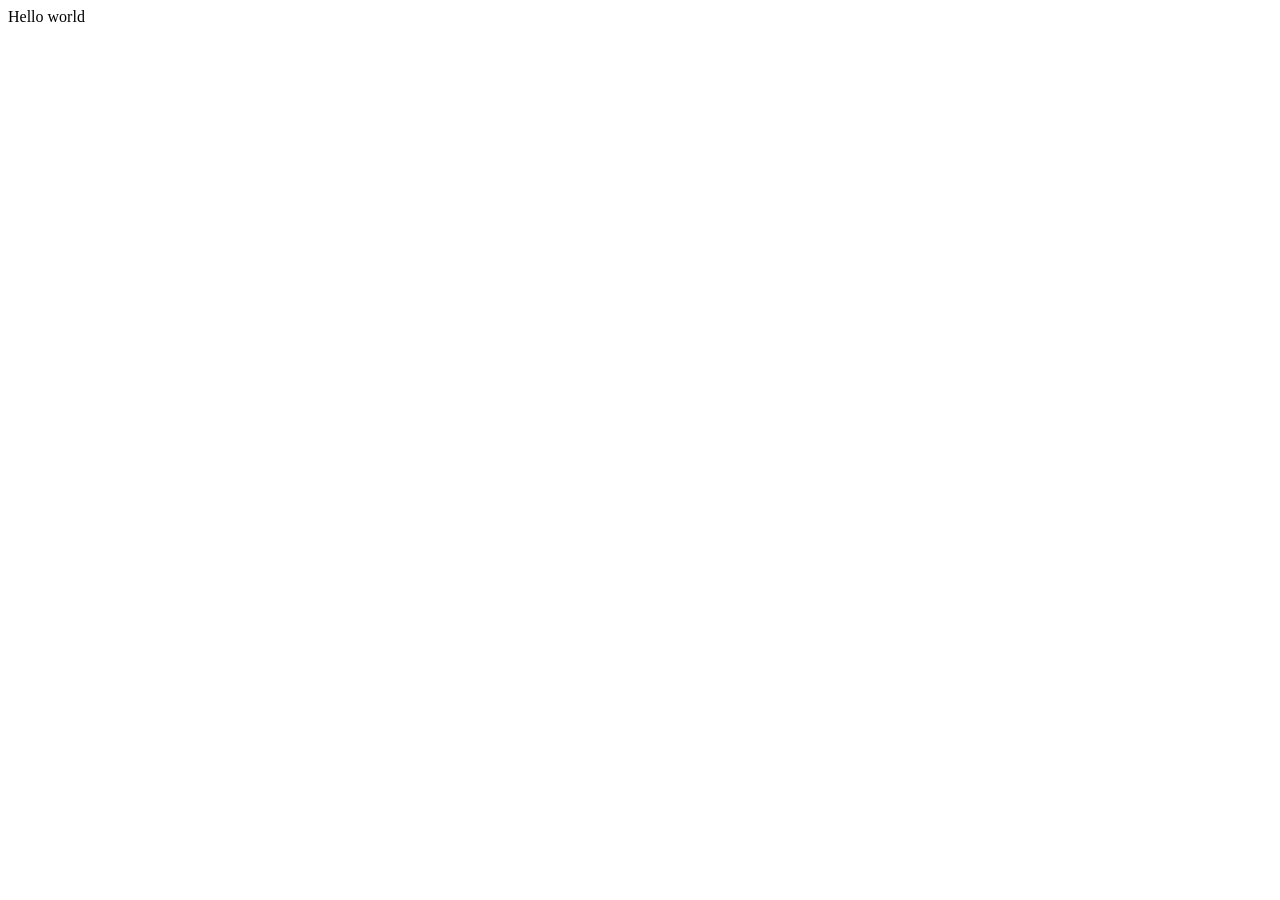
==== index.html @ 5b427347 "first commit" ====
<!DOCTYPE html>
<html lang="en">
<head>
    <meta charset="UTF-8">
    <meta name="viewport" content="width=device-width, initial-scale=1.0">
    <title>Document</title>
</head>
<body>
    Hello world
</body>
</html>
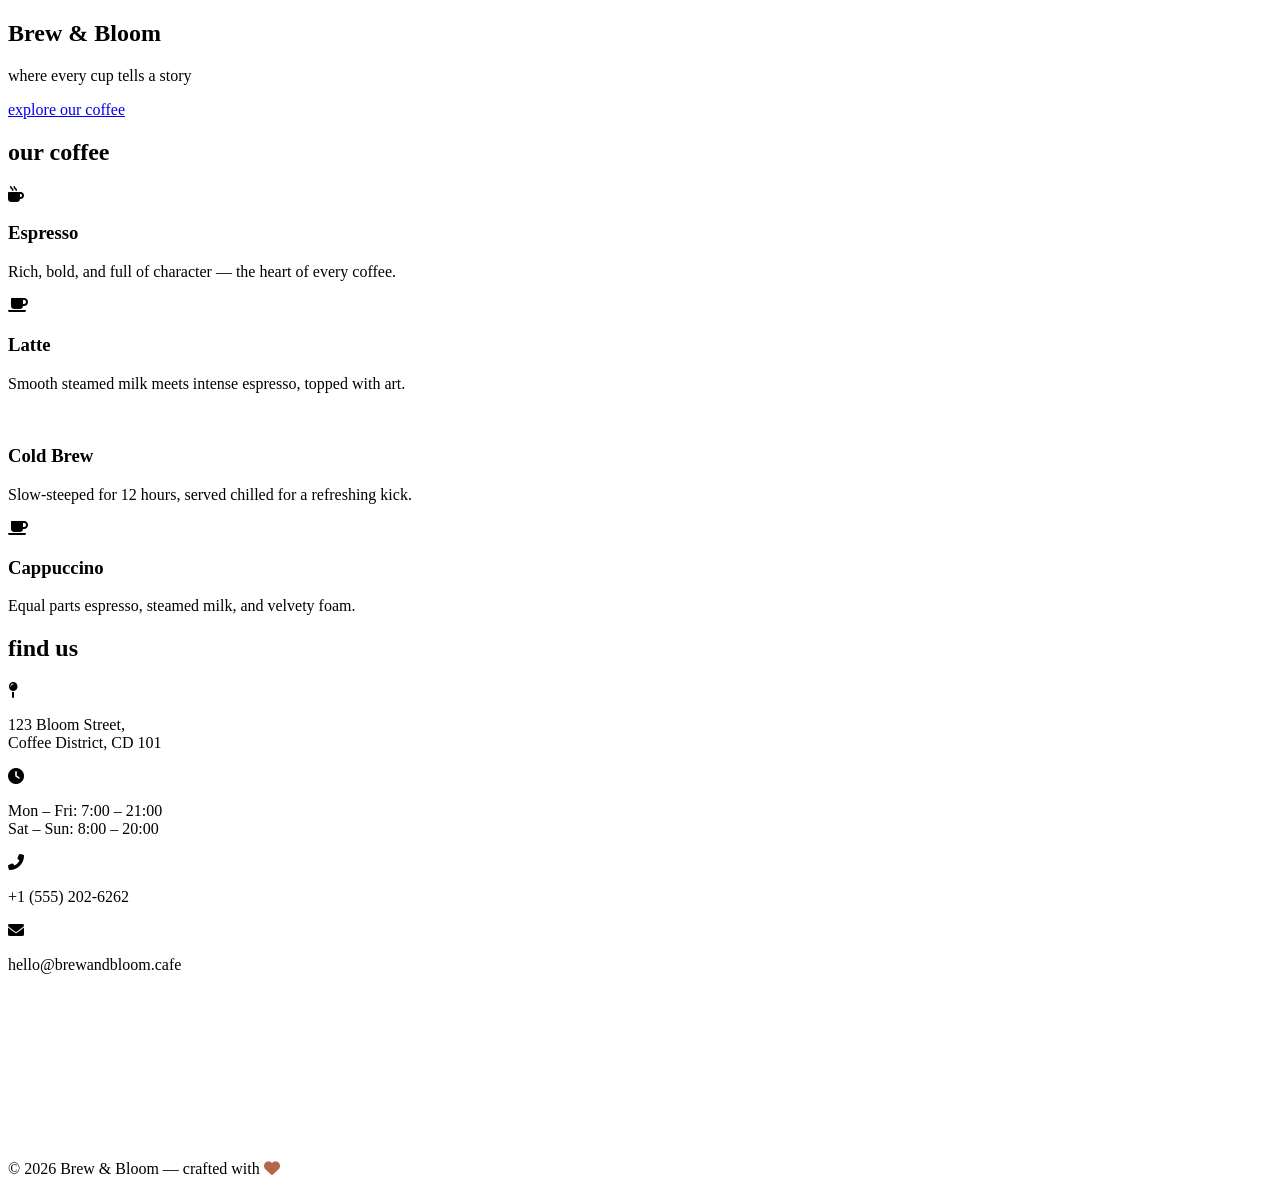
==== commit 1d004858: "structur of home page" ====
--- a/index.html
+++ b/index.html
@@ -1,11 +1,103 @@
 <!DOCTYPE html>
 <html lang="en">
+
 <head>
-    <meta charset="UTF-8">
-    <meta name="viewport" content="width=device-width, initial-scale=1.0">
-    <title>Document</title>
+    <meta charset="UTF-8" />
+    <meta name="viewport" content="width=device-width, initial-scale=1.0" />
+    <title>Cafe · Homepage</title>
+    <!-- separate CSS file: style.css -->
+    <link rel="stylesheet" href="style.css" />
+    <!-- Font Awesome for icons (optional but nice) -->
+    <link rel="stylesheet" href="https://cdnjs.cloudflare.com/ajax/libs/font-awesome/6.0.0-beta3/css/all.min.css" />
 </head>
+
 <body>
-    Hello world
+
+    <!-- ========== HERO SECTION ========== -->
+    <section class="hero" id="home">
+        <div class="hero-overlay"></div>
+        <div class="hero-content">
+            <h1>Brew & Bloom</h1>
+            <p>where every cup tells a story</p>
+            <a href="#categories" class="btn-hero">explore our coffee</a>
+        </div>
+    </section>
+
+    <!-- ========== COFFEE CATEGORIES ========== -->
+    <section class="categories" id="categories">
+        <div class="container">
+            <h2 class="section-title">our <span>coffee</span></h2>
+            <div class="category-grid">
+                <!-- card 1 -->
+                <div class="category-card">
+                    <div class="card-icon"><i class="fas fa-mug-hot"></i></div>
+                    <h3>Espresso</h3>
+                    <p>Rich, bold, and full of character — the heart of every coffee.</p>
+                </div>
+                <!-- card 2 -->
+                <div class="category-card">
+                    <div class="card-icon"><i class="fas fa-coffee"></i></div>
+                    <h3>Latte</h3>
+                    <p>Smooth steamed milk meets intense espresso, topped with art.</p>
+                </div>
+                <!-- card 3 -->
+                <div class="category-card">
+                    <div class="card-icon"><i class="fas fa-cup-togo"></i></div>
+                    <h3>Cold Brew</h3>
+                    <p>Slow-steeped for 12 hours, served chilled for a refreshing kick.</p>
+                </div>
+                <!-- card 4 -->
+                <div class="category-card">
+                    <div class="card-icon"><i class="fas fa-mug-saucer"></i></div>
+                    <h3>Cappuccino</h3>
+                    <p>Equal parts espresso, steamed milk, and velvety foam.</p>
+                </div>
+            </div>
+        </div>
+    </section>
+
+    <!-- ========== LOCATION SECTION ========== -->
+    <section class="location" id="location">
+        <div class="container">
+            <h2 class="section-title">find <span>us</span></h2>
+            <div class="location-wrapper">
+                <div class="location-info">
+                    <div class="info-item">
+                        <i class="fas fa-map-pin"></i>
+                        <p>123 Bloom Street,<br />Coffee District, CD 101</p>
+                    </div>
+                    <div class="info-item">
+                        <i class="fas fa-clock"></i>
+                        <p>Mon – Fri: 7:00 – 21:00<br />Sat – Sun: 8:00 – 20:00</p>
+                    </div>
+                    <div class="info-item">
+                        <i class="fas fa-phone-alt"></i>
+                        <p>+1 (555) 202-6262</p>
+                    </div>
+                    <div class="info-item">
+                        <i class="fas fa-envelope"></i>
+                        <p>hello@brewandbloom.cafe</p>
+                    </div>
+                </div>
+                <div class="location-map">
+                    <!-- embedded map (static) -->
+                    <iframe
+                        src="https://www.google.com/maps/embed?pb=!1m18!1m12!1m3!1d3153.019905218468!2d-122.419418684682!3d37.77492977975969!2m3!1f0!2f0!3f0!3m2!1i1024!2i768!4f13.1!3m3!1m2!1s0x8085808c4db5d7d5%3A0x7e4b4efb6d8c6b6f!2sCafe%20Central!5e0!3m2!1sen!2sus!4v1644262345678!5m2!1sen!2sus"
+                        width="100%" height="100%" style="border:0; border-radius: 16px;" allowfullscreen=""
+                        loading="lazy" referrerpolicy="no-referrer-when-downgrade">
+                    </iframe>
+                </div>
+            </div>
+        </div>
+    </section>
+
+    <!-- ========== FOOTER (extra) ========== -->
+    <footer>
+        <p>© 2026 Brew & Bloom — crafted with <i class="fas fa-heart" style="color: #b5654a;"></i></p>
+    </footer>
+
+    <!-- separate JavaScript file: script.js -->
+    <script src="script.js"></script>
 </body>
+
 </html>
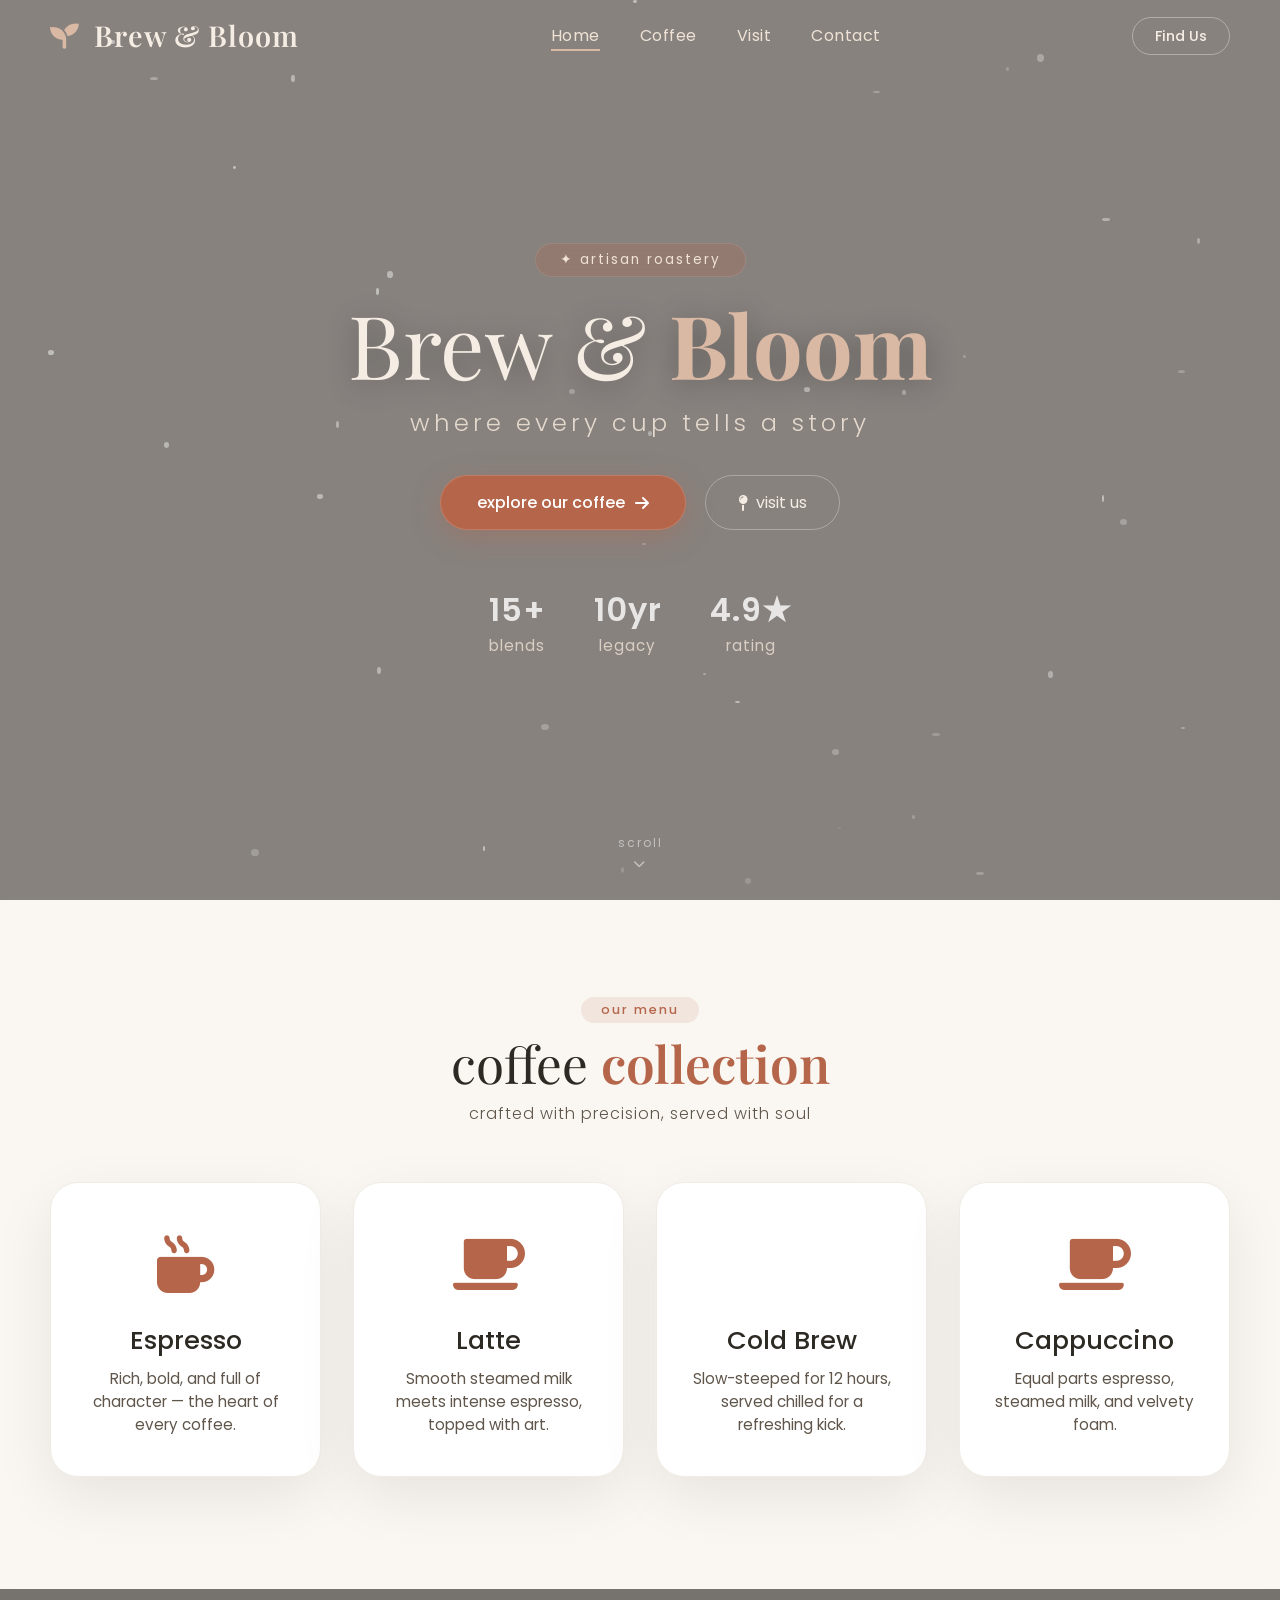
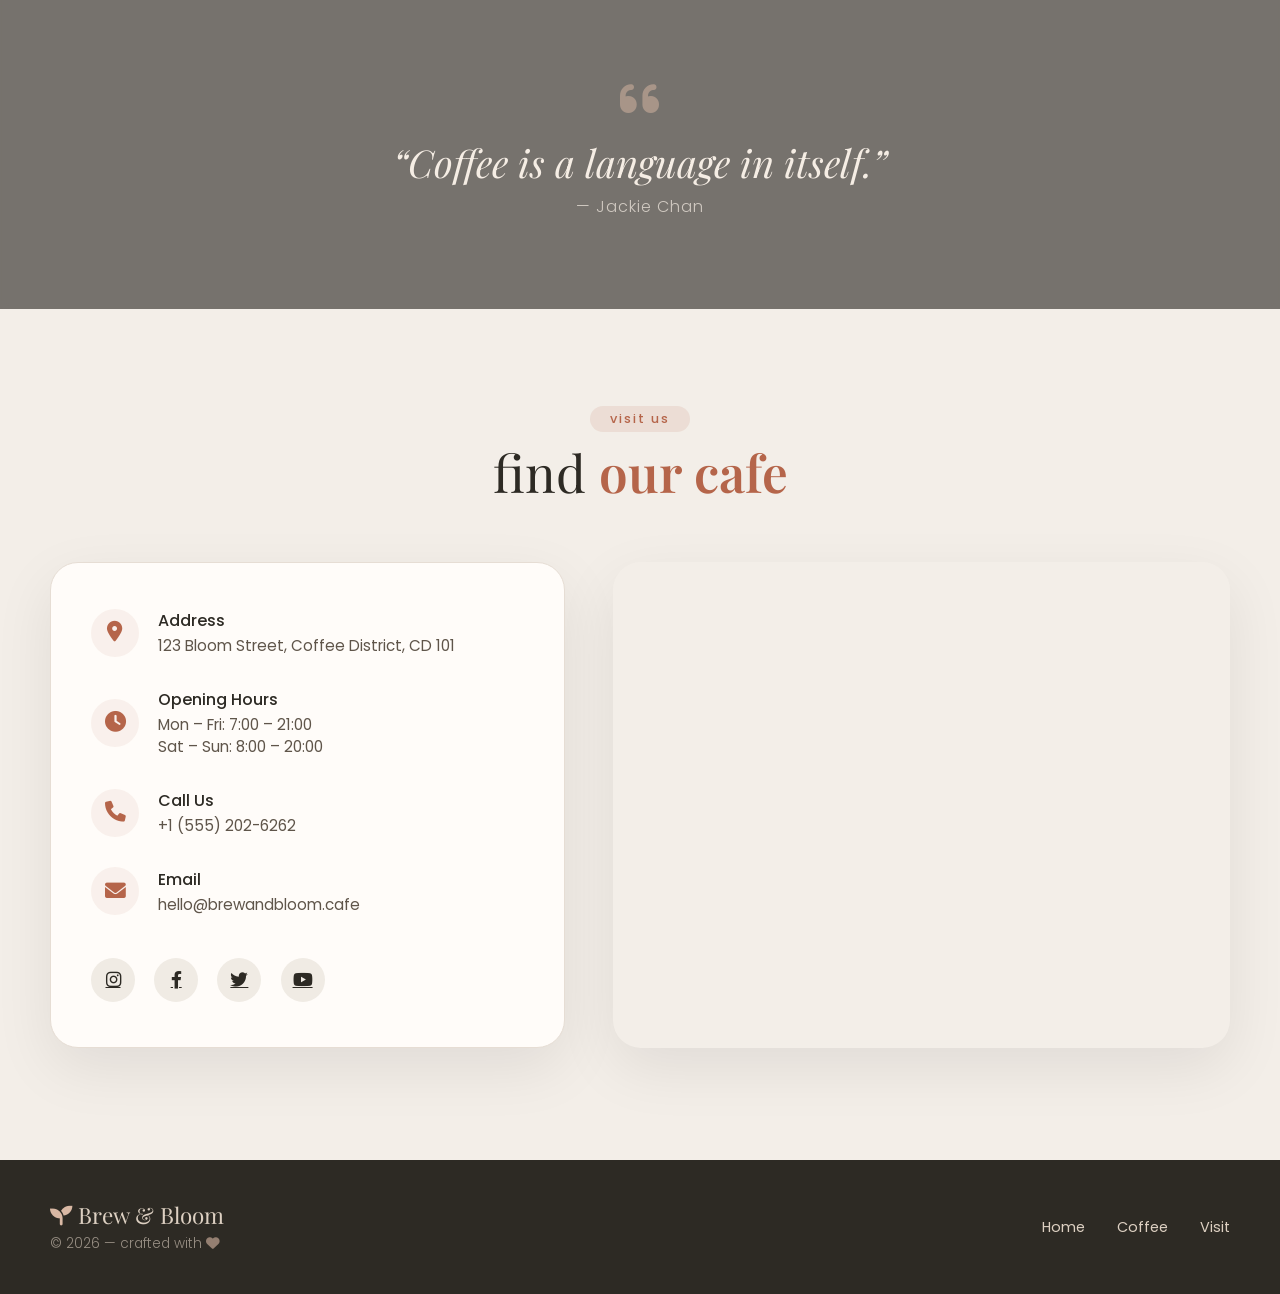
==== commit 8a6aafda: "changes by Vi" ====
--- a/index.html
+++ b/index.html
@@ -4,99 +4,164 @@
 <head>
     <meta charset="UTF-8" />
     <meta name="viewport" content="width=device-width, initial-scale=1.0" />
-    <title>Cafe · Homepage</title>
-    <!-- separate CSS file: style.css -->
+    <title>Brew & Bloom · Artisan Cafe</title>
+    <!-- Font Awesome -->
+    <link rel="stylesheet" href="https://cdnjs.cloudflare.com/ajax/libs/font-awesome/6.0.0-beta3/css/all.min.css" />
+    <!-- Google Fonts (Poppins + Playfair Display) -->
+    <link
+        href="https://fonts.googleapis.com/css2?family=Playfair+Display:ital,wght@0,400;0,600;1,400&family=Poppins:wght@300;400;500;600&display=swap"
+        rel="stylesheet" />
     <link rel="stylesheet" href="style.css" />
-    <!-- Font Awesome for icons (optional but nice) -->
-    <link rel="stylesheet" href="https://cdnjs.cloudflare.com/ajax/libs/font-awesome/6.0.0-beta3/css/all.min.css" />
 </head>
 
 <body>
 
-    <!-- ========== HERO SECTION ========== -->
+    <!-- PRELOADER -->
+    <div id="preloader">
+        <div class="loader-cup"><i class="fas fa-mug-hot"></i></div>
+        <p>brewing warmth...</p>
+    </div>
+
+    <!-- NAVIGATION (sticky + glass) -->
+    <nav class="navbar" id="navbar">
+        <div class="nav-container">
+            <div class="logo">
+                <i class="fas fa-seedling"></i> Brew & Bloom
+            </div>
+            <ul class="nav-links" id="navLinks">
+                <li><a href="#home" class="active">Home</a></li>
+                <li><a href="#categories">Coffee</a></li>
+                <li><a href="#location">Visit</a></li>
+                <li><a href="#contact">Contact</a></li>
+            </ul>
+            <div class="nav-cta">
+                <a href="#location" class="btn-outline">Find Us</a>
+            </div>
+            <div class="hamburger" id="hamburger">
+                <span></span><span></span><span></span>
+            </div>
+        </div>
+    </nav>
+
+    <!-- ===== HERO ===== -->
     <section class="hero" id="home">
         <div class="hero-overlay"></div>
+        <div class="hero-particles" id="particles"></div>
         <div class="hero-content">
-            <h1>Brew & Bloom</h1>
+            <span class="hero-badge">✦ artisan roastery</span>
+            <h1>Brew & <span>Bloom</span></h1>
             <p>where every cup tells a story</p>
-            <a href="#categories" class="btn-hero">explore our coffee</a>
+            <div class="hero-actions">
+                <a href="#categories" class="btn-primary">explore our coffee <i class="fas fa-arrow-right"></i></a>
+                <a href="#location" class="btn-ghost"><i class="fas fa-map-pin"></i> visit us</a>
+            </div>
+            <div class="hero-stats">
+                <div><span>15+</span> blends</div>
+                <div><span>10yr</span> legacy</div>
+                <div><span>4.9★</span> rating</div>
+            </div>
+        </div>
+        <div class="scroll-indicator">
+            <span>scroll</span>
+            <i class="fas fa-chevron-down"></i>
         </div>
     </section>
 
-    <!-- ========== COFFEE CATEGORIES ========== -->
+    <!-- ===== CATEGORIES ===== -->
     <section class="categories" id="categories">
         <div class="container">
-            <h2 class="section-title">our <span>coffee</span></h2>
-            <div class="category-grid">
-                <!-- card 1 -->
-                <div class="category-card">
-                    <div class="card-icon"><i class="fas fa-mug-hot"></i></div>
-                    <h3>Espresso</h3>
-                    <p>Rich, bold, and full of character — the heart of every coffee.</p>
-                </div>
-                <!-- card 2 -->
-                <div class="category-card">
-                    <div class="card-icon"><i class="fas fa-coffee"></i></div>
-                    <h3>Latte</h3>
-                    <p>Smooth steamed milk meets intense espresso, topped with art.</p>
-                </div>
-                <!-- card 3 -->
-                <div class="category-card">
-                    <div class="card-icon"><i class="fas fa-cup-togo"></i></div>
-                    <h3>Cold Brew</h3>
-                    <p>Slow-steeped for 12 hours, served chilled for a refreshing kick.</p>
-                </div>
-                <!-- card 4 -->
-                <div class="category-card">
-                    <div class="card-icon"><i class="fas fa-mug-saucer"></i></div>
-                    <h3>Cappuccino</h3>
-                    <p>Equal parts espresso, steamed milk, and velvety foam.</p>
-                </div>
+            <div class="section-header">
+                <span class="tag">our menu</span>
+                <h2 class="section-title">coffee <span>collection</span></h2>
+                <p class="section-sub">crafted with precision, served with soul</p>
+            </div>
+            <div class="category-grid" id="categoryGrid">
+                <!-- cards will be populated by JS with hover 3D effect -->
             </div>
         </div>
     </section>
 
-    <!-- ========== LOCATION SECTION ========== -->
+    <!-- ===== QUOTE / PARALLAX ===== -->
+    <section class="parallax-quote">
+        <div class="parallax-bg"></div>
+        <div class="quote-content">
+            <i class="fas fa-quote-left"></i>
+            <blockquote>“Coffee is a language in itself.”</blockquote>
+            <cite>— Jackie Chan</cite>
+        </div>
+    </section>
+
+    <!-- ===== LOCATION ===== -->
     <section class="location" id="location">
         <div class="container">
-            <h2 class="section-title">find <span>us</span></h2>
+            <div class="section-header">
+                <span class="tag">visit us</span>
+                <h2 class="section-title">find <span>our cafe</span></h2>
+            </div>
             <div class="location-wrapper">
                 <div class="location-info">
-                    <div class="info-item">
-                        <i class="fas fa-map-pin"></i>
-                        <p>123 Bloom Street,<br />Coffee District, CD 101</p>
+                    <div class="info-card">
+                        <div class="info-icon"><i class="fas fa-location-dot"></i></div>
+                        <div>
+                            <h4>Address</h4>
+                            <p>123 Bloom Street, Coffee District, CD 101</p>
+                        </div>
                     </div>
-                    <div class="info-item">
-                        <i class="fas fa-clock"></i>
-                        <p>Mon – Fri: 7:00 – 21:00<br />Sat – Sun: 8:00 – 20:00</p>
+                    <div class="info-card">
+                        <div class="info-icon"><i class="fas fa-clock"></i></div>
+                        <div>
+                            <h4>Opening Hours</h4>
+                            <p>Mon – Fri: 7:00 – 21:00<br />Sat – Sun: 8:00 – 20:00</p>
+                        </div>
                     </div>
-                    <div class="info-item">
-                        <i class="fas fa-phone-alt"></i>
-                        <p>+1 (555) 202-6262</p>
+                    <div class="info-card">
+                        <div class="info-icon"><i class="fas fa-phone"></i></div>
+                        <div>
+                            <h4>Call Us</h4>
+                            <p>+1 (555) 202-6262</p>
+                        </div>
                     </div>
-                    <div class="info-item">
-                        <i class="fas fa-envelope"></i>
-                        <p>hello@brewandbloom.cafe</p>
+                    <div class="info-card">
+                        <div class="info-icon"><i class="fas fa-envelope"></i></div>
+                        <div>
+                            <h4>Email</h4>
+                            <p>hello@brewandbloom.cafe</p>
+                        </div>
+                    </div>
+                    <div class="social-row">
+                        <a href="#"><i class="fab fa-instagram"></i></a>
+                        <a href="#"><i class="fab fa-facebook-f"></i></a>
+                        <a href="#"><i class="fab fa-twitter"></i></a>
+                        <a href="#"><i class="fab fa-youtube"></i></a>
                     </div>
                 </div>
                 <div class="location-map">
-                    <!-- embedded map (static) -->
                     <iframe
                         src="https://www.google.com/maps/embed?pb=!1m18!1m12!1m3!1d3153.019905218468!2d-122.419418684682!3d37.77492977975969!2m3!1f0!2f0!3f0!3m2!1i1024!2i768!4f13.1!3m3!1m2!1s0x8085808c4db5d7d5%3A0x7e4b4efb6d8c6b6f!2sCafe%20Central!5e0!3m2!1sen!2sus!4v1644262345678!5m2!1sen!2sus"
-                        width="100%" height="100%" style="border:0; border-radius: 16px;" allowfullscreen=""
-                        loading="lazy" referrerpolicy="no-referrer-when-downgrade">
+                        width="100%" height="100%" style="border:0; border-radius: 20px;" allowfullscreen=""
+                        loading="lazy">
                     </iframe>
                 </div>
             </div>
         </div>
     </section>
 
-    <!-- ========== FOOTER (extra) ========== -->
+    <!-- ===== FOOTER ===== -->
     <footer>
-        <p>© 2026 Brew & Bloom — crafted with <i class="fas fa-heart" style="color: #b5654a;"></i></p>
+        <div class="footer-content">
+            <div class="footer-brand">
+                <i class="fas fa-seedling"></i> Brew & Bloom
+                <p>© 2026 — crafted with <i class="fas fa-heart"></i></p>
+            </div>
+            <ul class="footer-links">
+                <li><a href="#home">Home</a></li>
+                <li><a href="#categories">Coffee</a></li>
+                <li><a href="#location">Visit</a></li>
+            </ul>
+        </div>
     </footer>
 
-    <!-- separate JavaScript file: script.js -->
+    <!-- separate JS -->
     <script src="script.js"></script>
 </body>
 
--- a/style.css
+++ b/style.css
@@ -0,0 +1,718 @@
+/* style.css – advanced & attractive */
+
+/* ---------- RESET & VARIABLES ---------- */
+* {
+    margin: 0;
+    padding: 0;
+    box-sizing: border-box;
+}
+
+:root {
+    --primary: #b5654a;
+    --primary-dark: #9e4d35;
+    --primary-light: #d9b8a4;
+    --cream: #faf7f2;
+    --dark: #2d2a24;
+    --text-light: #5f554a;
+    --shadow: 0 20px 60px rgba(0, 0, 0, 0.08);
+    --glass: rgba(255, 248, 242, 0.6);
+    --radius: 28px;
+}
+
+html {
+    scroll-behavior: smooth;
+}
+
+body {
+    font-family: 'Poppins', sans-serif;
+    background-color: var(--cream);
+    color: var(--dark);
+    overflow-x: hidden;
+}
+
+.container {
+    max-width: 1240px;
+    margin: 0 auto;
+    padding: 0 30px;
+}
+
+/* ---------- PRELOADER ---------- */
+#preloader {
+    position: fixed;
+    inset: 0;
+    background: #2d2a24;
+    display: flex;
+    flex-direction: column;
+    align-items: center;
+    justify-content: center;
+    z-index: 9999;
+    transition: opacity 0.8s ease, visibility 0.8s ease;
+}
+
+#preloader.hide {
+    opacity: 0;
+    visibility: hidden;
+}
+
+.loader-cup {
+    font-size: 4rem;
+    color: var(--primary-light);
+    animation: pulseCup 1.2s infinite alternate ease-in-out;
+}
+
+#preloader p {
+    color: #ddd0c2;
+    margin-top: 12px;
+    font-weight: 300;
+    letter-spacing: 2px;
+}
+
+@keyframes pulseCup {
+    0% {
+        transform: scale(0.9);
+        opacity: 0.5;
+    }
+
+    100% {
+        transform: scale(1.2);
+        opacity: 1;
+    }
+}
+
+/* ---------- NAVBAR ---------- */
+.navbar {
+    position: fixed;
+    top: 0;
+    left: 0;
+    width: 100%;
+    padding: 16px 0;
+    z-index: 1000;
+    transition: 0.4s ease;
+    background: transparent;
+}
+
+.navbar.scrolled {
+    background: rgba(45, 42, 36, 0.85);
+    backdrop-filter: blur(18px);
+    box-shadow: 0 8px 32px rgba(0, 0, 0, 0.12);
+    padding: 10px 0;
+}
+
+.nav-container {
+    max-width: 1240px;
+    margin: 0 auto;
+    padding: 0 30px;
+    display: flex;
+    align-items: center;
+    justify-content: space-between;
+}
+
+.logo {
+    font-family: 'Playfair Display', serif;
+    font-size: 1.8rem;
+    font-weight: 600;
+    color: #f5ede4;
+    letter-spacing: 1px;
+}
+
+.logo i {
+    color: var(--primary-light);
+    margin-right: 6px;
+}
+
+.nav-links {
+    display: flex;
+    gap: 2.5rem;
+    list-style: none;
+}
+
+.nav-links a {
+    color: #f0e3d6;
+    text-decoration: none;
+    font-weight: 400;
+    font-size: 1rem;
+    letter-spacing: 0.5px;
+    position: relative;
+    transition: 0.3s;
+}
+
+.nav-links a::after {
+    content: '';
+    position: absolute;
+    bottom: -4px;
+    left: 0;
+    width: 0;
+    height: 2px;
+    background: var(--primary-light);
+    transition: 0.3s;
+}
+
+.nav-links a:hover::after,
+.nav-links a.active::after {
+    width: 100%;
+}
+
+.nav-cta .btn-outline {
+    color: #f5ede4;
+    border: 1.5px solid rgba(245, 237, 228, 0.4);
+    padding: 8px 22px;
+    border-radius: 40px;
+    text-decoration: none;
+    font-weight: 500;
+    font-size: 0.9rem;
+    transition: 0.3s;
+}
+
+.nav-cta .btn-outline:hover {
+    background: var(--primary);
+    border-color: var(--primary);
+}
+
+.hamburger {
+    display: none;
+    flex-direction: column;
+    gap: 5px;
+    cursor: pointer;
+}
+
+.hamburger span {
+    width: 28px;
+    height: 2.5px;
+    background: #f5ede4;
+    transition: 0.3s;
+}
+
+/* ---------- HERO ---------- */
+.hero {
+    position: relative;
+    min-height: 100vh;
+    display: flex;
+    align-items: center;
+    justify-content: center;
+    text-align: center;
+    background: url('https://images.unsplash.com/photo-1501339847302-ac426a4a7cbb?q=80&w=2070&auto=format&fit=crop') center/cover no-repeat;
+    background-attachment: fixed;
+    overflow: hidden;
+}
+
+.hero-overlay {
+    position: absolute;
+    inset: 0;
+    background: rgba(20, 15, 10, 0.5);
+    backdrop-filter: blur(3px);
+}
+
+.hero-particles {
+    position: absolute;
+    inset: 0;
+    pointer-events: none;
+    z-index: 1;
+}
+
+.hero-content {
+    position: relative;
+    z-index: 3;
+    padding: 2rem;
+    animation: fadeUp 1.4s ease-out;
+}
+
+.hero-badge {
+    display: inline-block;
+    background: rgba(181, 101, 74, 0.25);
+    backdrop-filter: blur(8px);
+    padding: 6px 24px;
+    border-radius: 40px;
+    font-size: 0.85rem;
+    letter-spacing: 2px;
+    color: #f0e3d6;
+    border: 1px solid rgba(255, 255, 255, 0.1);
+    margin-bottom: 1.2rem;
+}
+
+.hero-content h1 {
+    font-family: 'Playfair Display', serif;
+    font-size: 5.5rem;
+    font-weight: 400;
+    color: #f5ede4;
+    text-shadow: 0 4px 30px rgba(0, 0, 0, 0.3);
+    line-height: 1.1;
+}
+
+.hero-content h1 span {
+    font-weight: 700;
+    color: var(--primary-light);
+}
+
+.hero-content p {
+    font-size: 1.5rem;
+    font-weight: 300;
+    color: #f0e3d6;
+    letter-spacing: 4px;
+    margin: 0.8rem 0 2.2rem;
+    opacity: 0.9;
+}
+
+.hero-actions {
+    display: flex;
+    gap: 1.2rem;
+    justify-content: center;
+    flex-wrap: wrap;
+}
+
+.btn-primary {
+    background: var(--primary);
+    color: #fff;
+    padding: 14px 36px;
+    border-radius: 50px;
+    font-weight: 500;
+    text-decoration: none;
+    transition: 0.3s;
+    box-shadow: 0 8px 28px rgba(181, 101, 74, 0.35);
+    display: inline-flex;
+    align-items: center;
+    gap: 10px;
+    border: 1px solid rgba(255, 255, 255, 0.15);
+}
+
+.btn-primary:hover {
+    background: var(--primary-dark);
+    transform: translateY(-3px);
+    box-shadow: 0 14px 34px rgba(181, 101, 74, 0.45);
+}
+
+.btn-ghost {
+    color: #f5ede4;
+    padding: 14px 32px;
+    border-radius: 50px;
+    text-decoration: none;
+    border: 1.5px solid rgba(255, 255, 255, 0.3);
+    transition: 0.3s;
+    display: inline-flex;
+    align-items: center;
+    gap: 8px;
+    backdrop-filter: blur(4px);
+}
+
+.btn-ghost:hover {
+    background: rgba(255, 255, 255, 0.1);
+    border-color: #fff;
+}
+
+.hero-stats {
+    display: flex;
+    gap: 3rem;
+    justify-content: center;
+    margin-top: 3.5rem;
+    color: #f0e3d6;
+}
+
+.hero-stats div {
+    font-size: 0.95rem;
+    letter-spacing: 1px;
+    opacity: 0.8;
+}
+
+.hero-stats span {
+    display: block;
+    font-size: 2rem;
+    font-weight: 600;
+    color: #fff;
+    opacity: 1;
+}
+
+.scroll-indicator {
+    position: absolute;
+    bottom: 30px;
+    left: 50%;
+    transform: translateX(-50%);
+    color: rgba(255, 255, 255, 0.5);
+    font-size: 0.75rem;
+    letter-spacing: 2px;
+    display: flex;
+    flex-direction: column;
+    align-items: center;
+    gap: 6px;
+    animation: bounceDown 2s infinite;
+}
+
+@keyframes bounceDown {
+
+    0%,
+    100% {
+        transform: translateX(-50%) translateY(0);
+    }
+
+    50% {
+        transform: translateX(-50%) translateY(8px);
+    }
+}
+
+@keyframes fadeUp {
+    0% {
+        opacity: 0;
+        transform: translateY(40px);
+    }
+
+    100% {
+        opacity: 1;
+        transform: translateY(0);
+    }
+}
+
+/* ---------- SECTION HEADER ---------- */
+.section-header {
+    text-align: center;
+    margin-bottom: 3.5rem;
+}
+
+.tag {
+    display: inline-block;
+    background: rgba(181, 101, 74, 0.12);
+    color: var(--primary);
+    padding: 4px 20px;
+    border-radius: 40px;
+    font-size: 0.8rem;
+    letter-spacing: 2px;
+    font-weight: 500;
+}
+
+.section-title {
+    font-family: 'Playfair Display', serif;
+    font-size: 3.2rem;
+    font-weight: 400;
+    margin: 0.4rem 0 0.2rem;
+    color: var(--dark);
+}
+
+.section-title span {
+    color: var(--primary);
+    font-weight: 600;
+}
+
+.section-sub {
+    color: var(--text-light);
+    font-weight: 300;
+    letter-spacing: 1px;
+}
+
+/* ---------- CATEGORIES ---------- */
+.categories {
+    padding: 6rem 0 7rem;
+    background: var(--cream);
+}
+
+.category-grid {
+    display: grid;
+    grid-template-columns: repeat(4, 1fr);
+    gap: 2rem;
+}
+
+.category-card {
+    background: #ffffff;
+    padding: 2.5rem 1.8rem;
+    border-radius: var(--radius);
+    text-align: center;
+    box-shadow: var(--shadow);
+    transition: all 0.4s cubic-bezier(0.2, 0.9, 0.3, 1.2);
+    border: 1px solid #f0ebe4;
+    cursor: default;
+    position: relative;
+    overflow: hidden;
+}
+
+.category-card::before {
+    content: '';
+    position: absolute;
+    inset: 0;
+    background: linear-gradient(135deg, var(--primary-light), var(--primary));
+    opacity: 0;
+    transition: 0.5s;
+    z-index: 0;
+}
+
+.category-card:hover::before {
+    opacity: 0.05;
+}
+
+.category-card .card-icon {
+    font-size: 3.6rem;
+    color: var(--primary);
+    margin-bottom: 0.8rem;
+    transition: 0.4s;
+}
+
+.category-card:hover .card-icon {
+    transform: scale(1.12) rotate(-4deg);
+    color: var(--primary-dark);
+}
+
+.category-card h3 {
+    font-size: 1.6rem;
+    font-weight: 500;
+    margin-bottom: 0.4rem;
+    position: relative;
+}
+
+.category-card p {
+    color: var(--text-light);
+    font-size: 0.95rem;
+    position: relative;
+}
+
+.category-card .card-hover-effect {
+    position: absolute;
+    bottom: -50px;
+    left: 0;
+    width: 100%;
+    height: 4px;
+    background: var(--primary);
+    transition: 0.4s;
+}
+
+.category-card:hover .card-hover-effect {
+    bottom: 0;
+}
+
+/* ---------- PARALLAX QUOTE ---------- */
+.parallax-quote {
+    position: relative;
+    min-height: 320px;
+    display: flex;
+    align-items: center;
+    justify-content: center;
+    text-align: center;
+    background: url('https://images.unsplash.com/photo-1495474472287-4d71bcdd2085?q=80&w=2070&auto=format&fit=crop') center/cover fixed;
+    overflow: hidden;
+}
+
+.parallax-bg {
+    position: absolute;
+    inset: 0;
+    background: rgba(30, 25, 20, 0.6);
+    backdrop-filter: blur(4px);
+}
+
+.quote-content {
+    position: relative;
+    z-index: 2;
+    padding: 2rem;
+    color: #f5ede4;
+}
+
+.quote-content i {
+    font-size: 2.8rem;
+    color: var(--primary-light);
+    opacity: 0.5;
+}
+
+.quote-content blockquote {
+    font-family: 'Playfair Display', serif;
+    font-size: 2.4rem;
+    font-style: italic;
+    margin: 0.8rem 0 0.4rem;
+}
+
+.quote-content cite {
+    font-style: normal;
+    font-weight: 300;
+    letter-spacing: 1px;
+    opacity: 0.7;
+}
+
+/* ---------- LOCATION ---------- */
+.location {
+    padding: 6rem 0 7rem;
+    background: #f3eee8;
+}
+
+.location-wrapper {
+    display: grid;
+    grid-template-columns: 1fr 1.2fr;
+    gap: 3rem;
+    align-items: stretch;
+}
+
+.location-info {
+    background: #fffcf9;
+    padding: 2.8rem 2.5rem;
+    border-radius: var(--radius);
+    box-shadow: var(--shadow);
+    border: 1px solid #e6ddd4;
+    display: flex;
+    flex-direction: column;
+    gap: 1.8rem;
+}
+
+.info-card {
+    display: flex;
+    align-items: center;
+    gap: 1.2rem;
+}
+
+.info-icon {
+    width: 48px;
+    height: 48px;
+    background: rgba(181, 101, 74, 0.08);
+    border-radius: 50%;
+    display: flex;
+    align-items: center;
+    justify-content: center;
+    color: var(--primary);
+    font-size: 1.3rem;
+}
+
+.info-card h4 {
+    font-weight: 500;
+    font-size: 1rem;
+    margin-bottom: 2px;
+}
+
+.info-card p {
+    color: var(--text-light);
+    font-size: 0.95rem;
+    line-height: 1.5;
+}
+
+.social-row {
+    display: flex;
+    gap: 1.2rem;
+    margin-top: 0.8rem;
+}
+
+.social-row a {
+    width: 44px;
+    height: 44px;
+    border-radius: 50%;
+    background: #f0ebe4;
+    display: flex;
+    align-items: center;
+    justify-content: center;
+    color: var(--dark);
+    font-size: 1.1rem;
+    transition: 0.3s;
+}
+
+.social-row a:hover {
+    background: var(--primary);
+    color: #fff;
+    transform: translateY(-4px);
+}
+
+.location-map {
+    min-height: 380px;
+    border-radius: var(--radius);
+    overflow: hidden;
+    box-shadow: var(--shadow);
+}
+
+/* ---------- FOOTER ---------- */
+footer {
+    background: var(--dark);
+    color: #ddd0c2;
+    padding: 2.5rem 0;
+}
+
+.footer-content {
+    max-width: 1240px;
+    margin: 0 auto;
+    padding: 0 30px;
+    display: flex;
+    justify-content: space-between;
+    align-items: center;
+    flex-wrap: wrap;
+    gap: 1.5rem;
+}
+
+.footer-brand {
+    font-family: 'Playfair Display', serif;
+    font-size: 1.4rem;
+}
+
+.footer-brand i {
+    color: var(--primary-light);
+}
+
+.footer-brand p {
+    font-family: 'Poppins', sans-serif;
+    font-size: 0.85rem;
+    font-weight: 300;
+    margin-top: 4px;
+    opacity: 0.6;
+}
+
+.footer-links {
+    display: flex;
+    gap: 2rem;
+    list-style: none;
+}
+
+.footer-links a {
+    color: #ddd0c2;
+    text-decoration: none;
+    font-size: 0.9rem;
+    transition: 0.3s;
+}
+
+.footer-links a:hover {
+    color: #fff;
+}
+
+/* ---------- RESPONSIVE ---------- */
+@media (max-width: 992px) {
+    .category-grid {
+        grid-template-columns: repeat(2, 1fr);
+    }
+
+    .location-wrapper {
+        grid-template-columns: 1fr;
+    }
+
+    .hero-content h1 {
+        font-size: 4rem;
+    }
+}
+
+@media (max-width: 768px) {
+
+    .nav-links,
+    .nav-cta {
+        display: none;
+    }
+
+    .hamburger {
+        display: flex;
+    }
+
+    .hero-content h1 {
+        font-size: 3.2rem;
+    }
+
+    .hero-stats {
+        gap: 1.5rem;
+        flex-wrap: wrap;
+    }
+
+    .section-title {
+        font-size: 2.4rem;
+    }
+
+    .parallax-quote blockquote {
+        font-size: 1.8rem;
+    }
+
+    .category-grid {
+        grid-template-columns: 1fr;
+    }
+}
+
+/* ---------- SCROLL REVEAL (JS) ---------- */
+.reveal {
+    opacity: 0;
+    transform: translateY(50px) scale(0.96);
+    transition: all 0.9s cubic-bezier(0.2, 0.9, 0.3, 1.2);
+}
+
+.reveal.active {
+    opacity: 1;
+    transform: translateY(0) scale(1);
+}
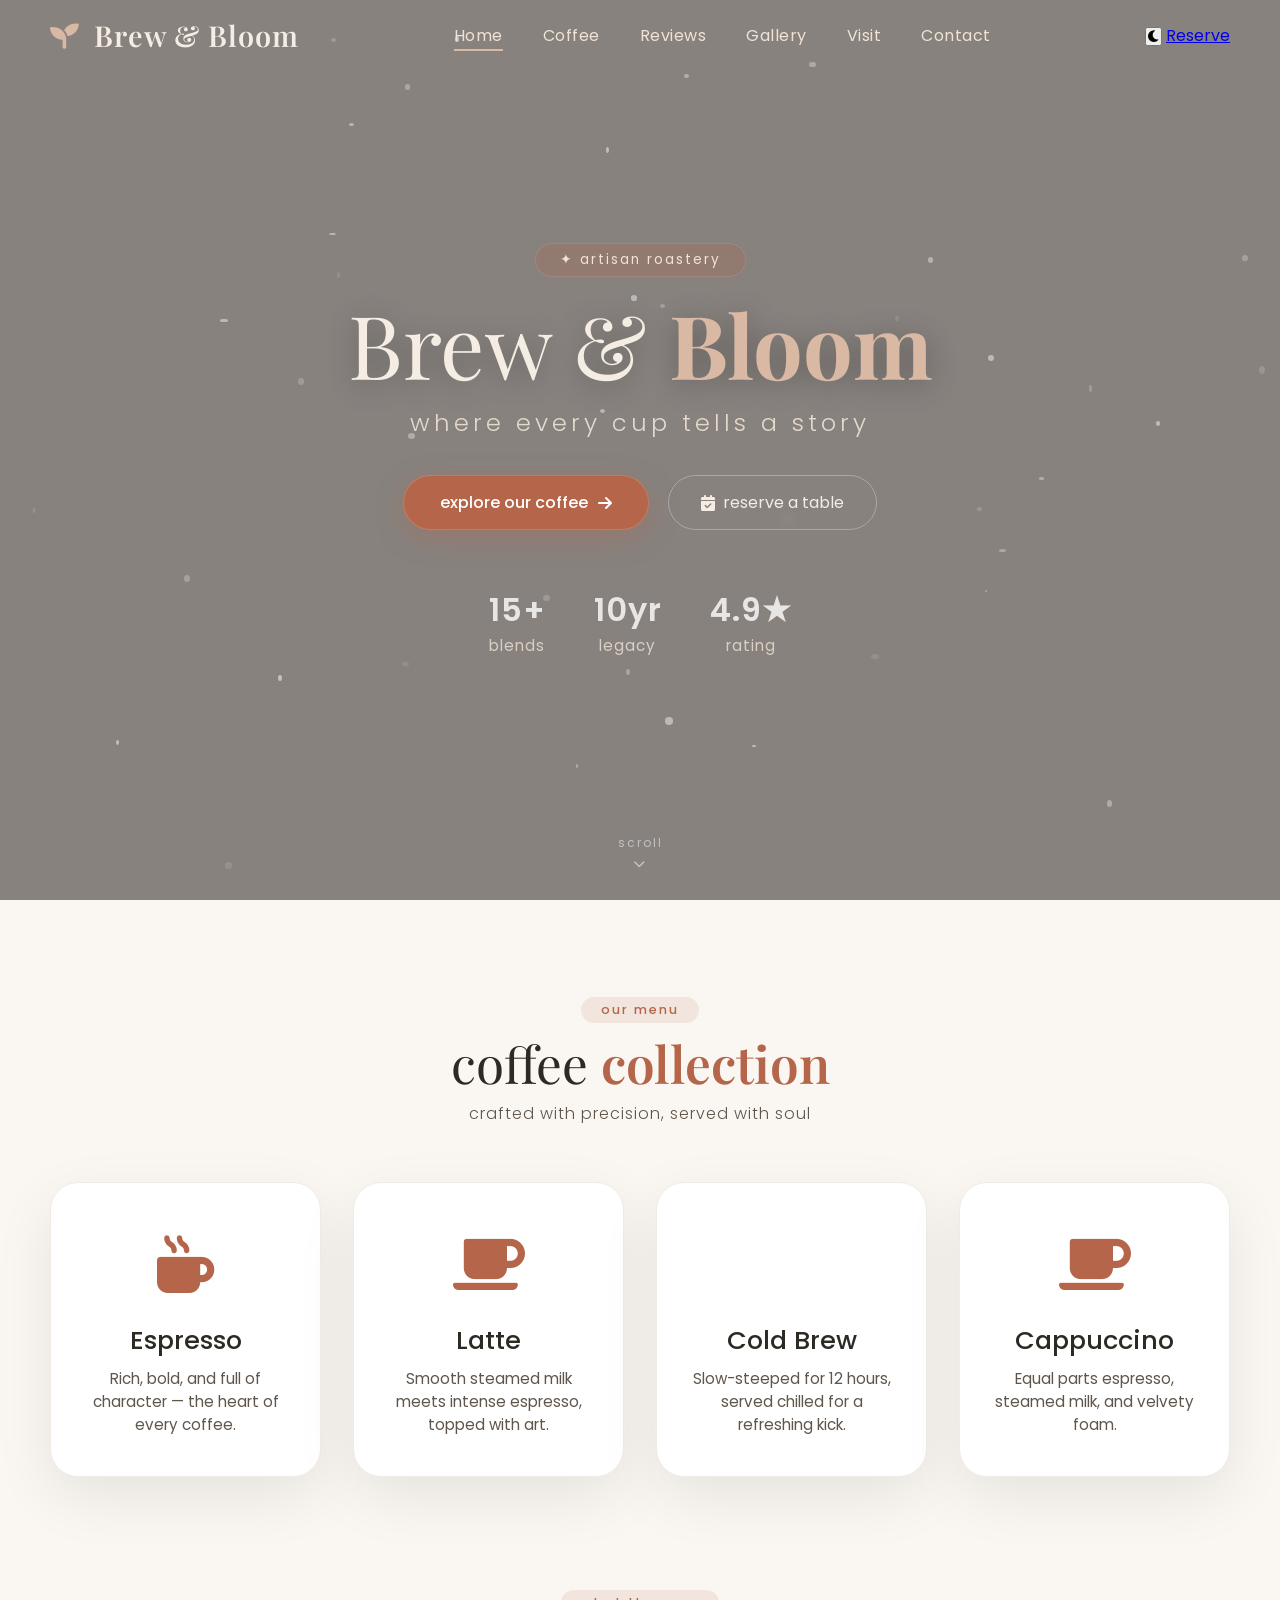
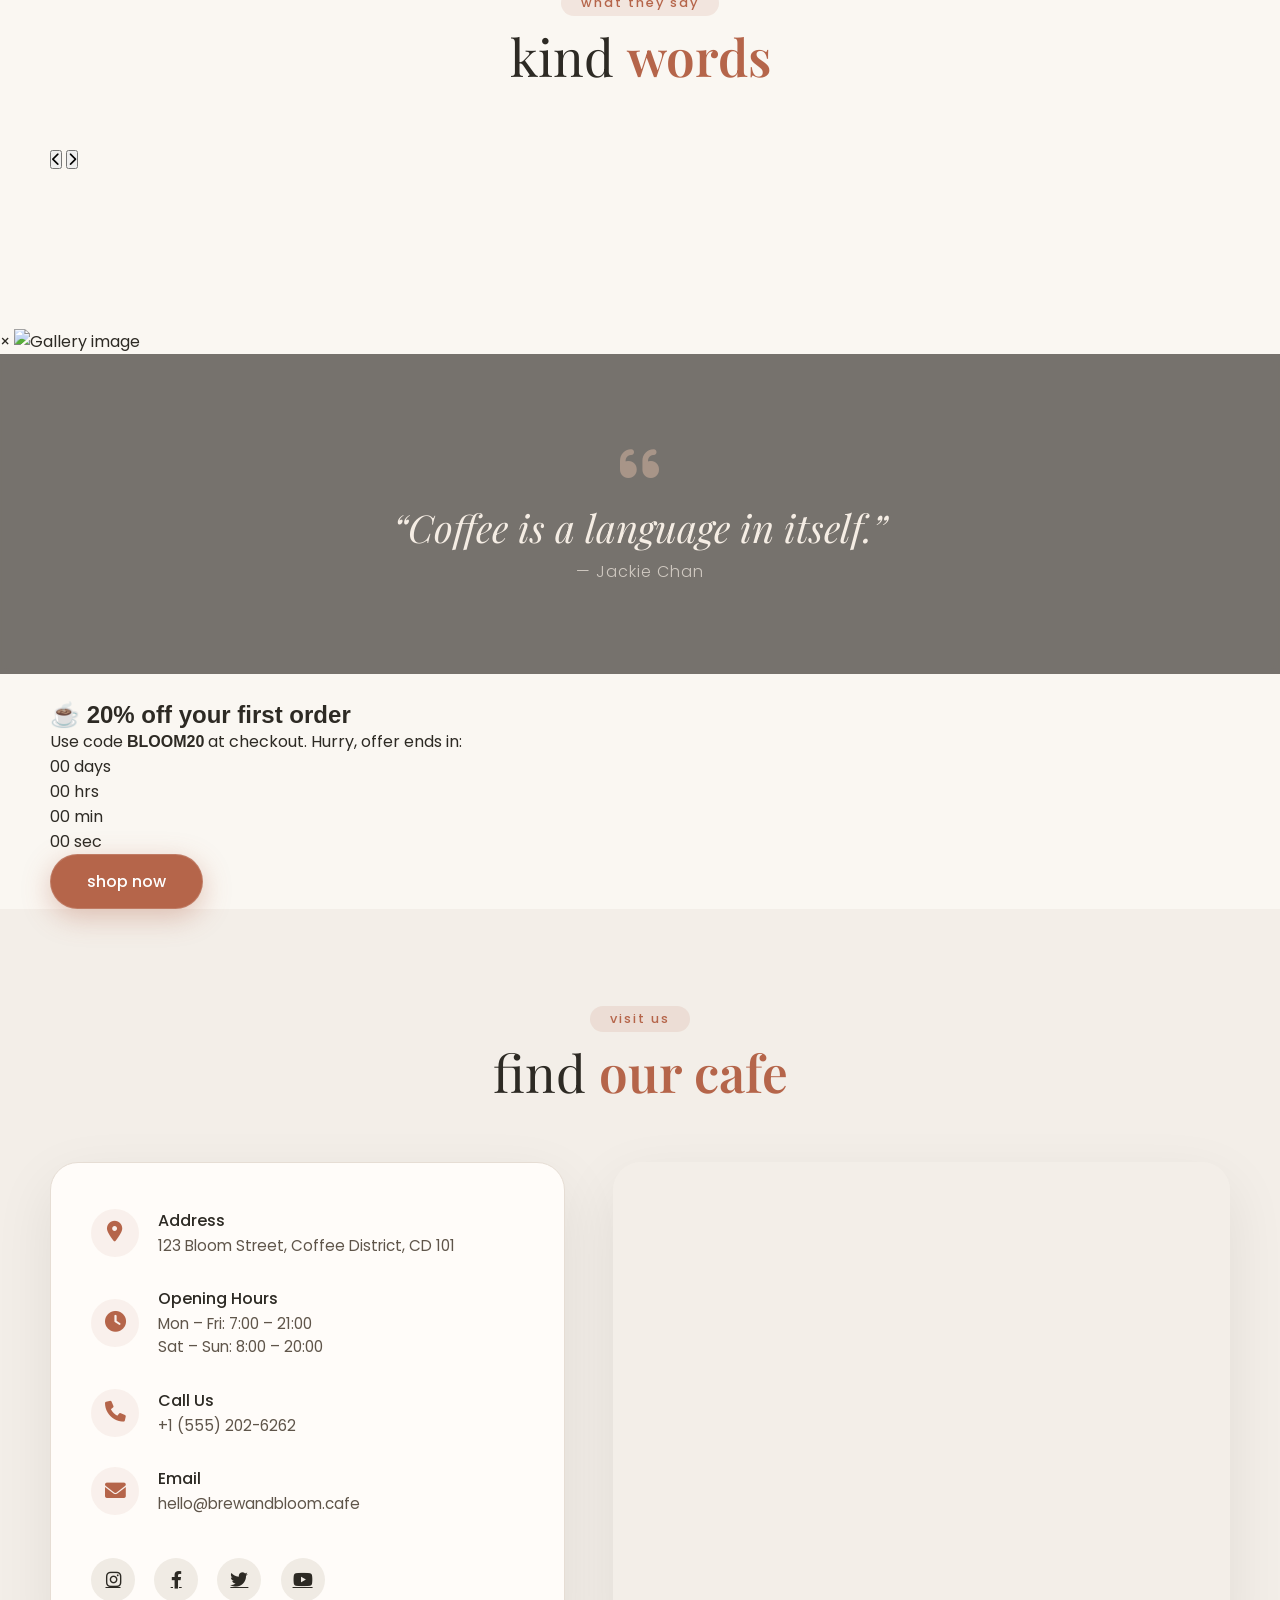
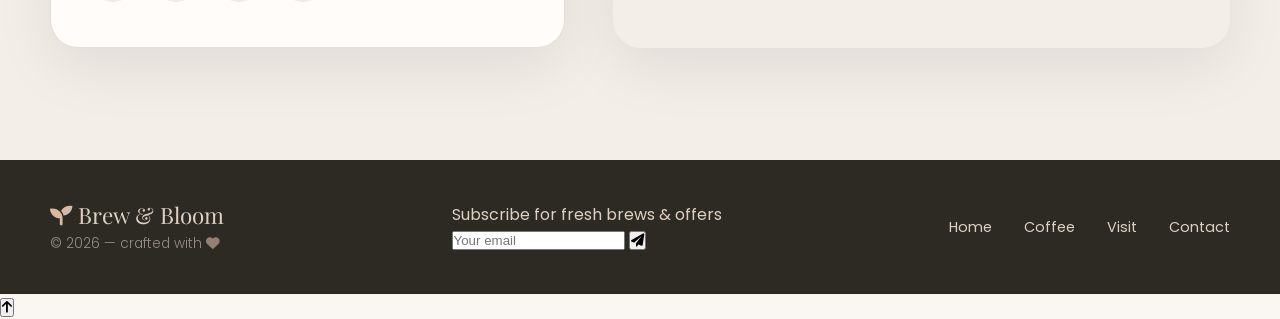
==== commit 8020beca: "index change" ====
--- a/index.html
+++ b/index.html
@@ -7,7 +7,7 @@
     <title>Brew & Bloom · Artisan Cafe</title>
     <!-- Font Awesome -->
     <link rel="stylesheet" href="https://cdnjs.cloudflare.com/ajax/libs/font-awesome/6.0.0-beta3/css/all.min.css" />
-    <!-- Google Fonts (Poppins + Playfair Display) -->
+    <!-- Google Fonts -->
     <link
         href="https://fonts.googleapis.com/css2?family=Playfair+Display:ital,wght@0,400;0,600;1,400&family=Poppins:wght@300;400;500;600&display=swap"
         rel="stylesheet" />
@@ -22,7 +22,7 @@
         <p>brewing warmth...</p>
     </div>
 
-    <!-- NAVIGATION (sticky + glass) -->
+    <!-- NAVIGATION -->
     <nav class="navbar" id="navbar">
         <div class="nav-container">
             <div class="logo">
@@ -31,11 +31,16 @@
             <ul class="nav-links" id="navLinks">
                 <li><a href="#home" class="active">Home</a></li>
                 <li><a href="#categories">Coffee</a></li>
+                <li><a href="#testimonials">Reviews</a></li>
+                <li><a href="#gallery">Gallery</a></li>
                 <li><a href="#location">Visit</a></li>
-                <li><a href="#contact">Contact</a></li>
+                <li><a href="contact.html">Contact</a></li>
             </ul>
-            <div class="nav-cta">
-                <a href="#location" class="btn-outline">Find Us</a>
+            <div class="nav-actions">
+                <button id="darkModeToggle" class="dark-toggle" aria-label="Toggle dark mode">
+                    <i class="fas fa-moon"></i>
+                </button>
+                <a href="contact.html#reserve" class="btn-outline">Reserve</a>
             </div>
             <div class="hamburger" id="hamburger">
                 <span></span><span></span><span></span>
@@ -53,7 +58,8 @@
             <p>where every cup tells a story</p>
             <div class="hero-actions">
                 <a href="#categories" class="btn-primary">explore our coffee <i class="fas fa-arrow-right"></i></a>
-                <a href="#location" class="btn-ghost"><i class="fas fa-map-pin"></i> visit us</a>
+                <a href="contact.html#reserve" class="btn-ghost"><i class="fas fa-calendar-check"></i> reserve a
+                    table</a>
             </div>
             <div class="hero-stats">
                 <div><span>15+</span> blends</div>
@@ -76,12 +82,50 @@
                 <p class="section-sub">crafted with precision, served with soul</p>
             </div>
             <div class="category-grid" id="categoryGrid">
-                <!-- cards will be populated by JS with hover 3D effect -->
-            </div>
-        </div>
-    </section>
-
-    <!-- ===== QUOTE / PARALLAX ===== -->
+                <!-- populated by JS -->
+            </div>
+        </div>
+    </section>
+
+    <!-- ===== TESTIMONIALS ===== -->
+    <section class="testimonials" id="testimonials">
+        <div class="container">
+            <div class="section-header">
+                <span class="tag">what they say</span>
+                <h2 class="section-title">kind <span>words</span></h2>
+            </div>
+            <div class="testimonial-slider" id="testimonialSlider">
+                <div class="testimonial-track" id="testimonialTrack">
+                    <!-- populated by JS -->
+                </div>
+                <div class="slider-controls">
+                    <button id="prevTestimonial" aria-label="Previous"><i class="fas fa-chevron-left"></i></button>
+                    <button id="nextTestimonial" aria-label="Next"><i class="fas fa-chevron-right"></i></button>
+                </div>
+                <div class="slider-dots" id="sliderDots"></div>
+            </div>
+        </div>
+    </section>
+
+    <!-- ===== GALLERY ===== -->
+    <section class="gallery" id="gallery">
+        <div class="container">
+            <div class="section-header">
+                <span class="tag">visual story</span>
+                <h2 class="section-title">our <span>gallery</span></h2>
+            </div>
+            <div class="gallery-grid" id="galleryGrid">
+                <!-- populated by JS -->
+            </div>
+        </div>
+        <!-- Lightbox -->
+        <div class="lightbox" id="lightbox">
+            <span class="lightbox-close" id="lightboxClose">&times;</span>
+            <img class="lightbox-img" id="lightboxImg" src="" alt="Gallery image" />
+        </div>
+    </section>
+
+    <!-- ===== PARALLAX QUOTE ===== -->
     <section class="parallax-quote">
         <div class="parallax-bg"></div>
         <div class="quote-content">
@@ -91,6 +135,24 @@
         </div>
     </section>
 
+    <!-- ===== SPECIAL OFFER ===== -->
+    <section class="special-offer" id="offer">
+        <div class="container">
+            <div class="offer-content">
+                <span class="tag">limited time</span>
+                <h2>☕ 20% off <span>your first order</span></h2>
+                <p>Use code <strong>BLOOM20</strong> at checkout. Hurry, offer ends in:</p>
+                <div class="countdown" id="countdown">
+                    <div class="countdown-item"><span id="days">00</span> days</div>
+                    <div class="countdown-item"><span id="hours">00</span> hrs</div>
+                    <div class="countdown-item"><span id="minutes">00</span> min</div>
+                    <div class="countdown-item"><span id="seconds">00</span> sec</div>
+                </div>
+                <a href="#categories" class="btn-primary">shop now</a>
+            </div>
+        </div>
+    </section>
+
     <!-- ===== LOCATION ===== -->
     <section class="location" id="location">
         <div class="container">
@@ -153,15 +215,28 @@
                 <i class="fas fa-seedling"></i> Brew & Bloom
                 <p>© 2026 — crafted with <i class="fas fa-heart"></i></p>
             </div>
+            <div class="footer-newsletter">
+                <p>Subscribe for fresh brews & offers</p>
+                <form id="newsletterForm">
+                    <input type="email" placeholder="Your email" required />
+                    <button type="submit"><i class="fas fa-paper-plane"></i></button>
+                </form>
+                <div id="newsletterFeedback"></div>
+            </div>
             <ul class="footer-links">
                 <li><a href="#home">Home</a></li>
                 <li><a href="#categories">Coffee</a></li>
                 <li><a href="#location">Visit</a></li>
+                <li><a href="contact.html">Contact</a></li>
             </ul>
         </div>
     </footer>
 
-    <!-- separate JS -->
+    <!-- BACK TO TOP -->
+    <button id="backToTop" class="back-to-top" aria-label="Back to top">
+        <i class="fas fa-arrow-up"></i>
+    </button>
+
     <script src="script.js"></script>
 </body>
 
